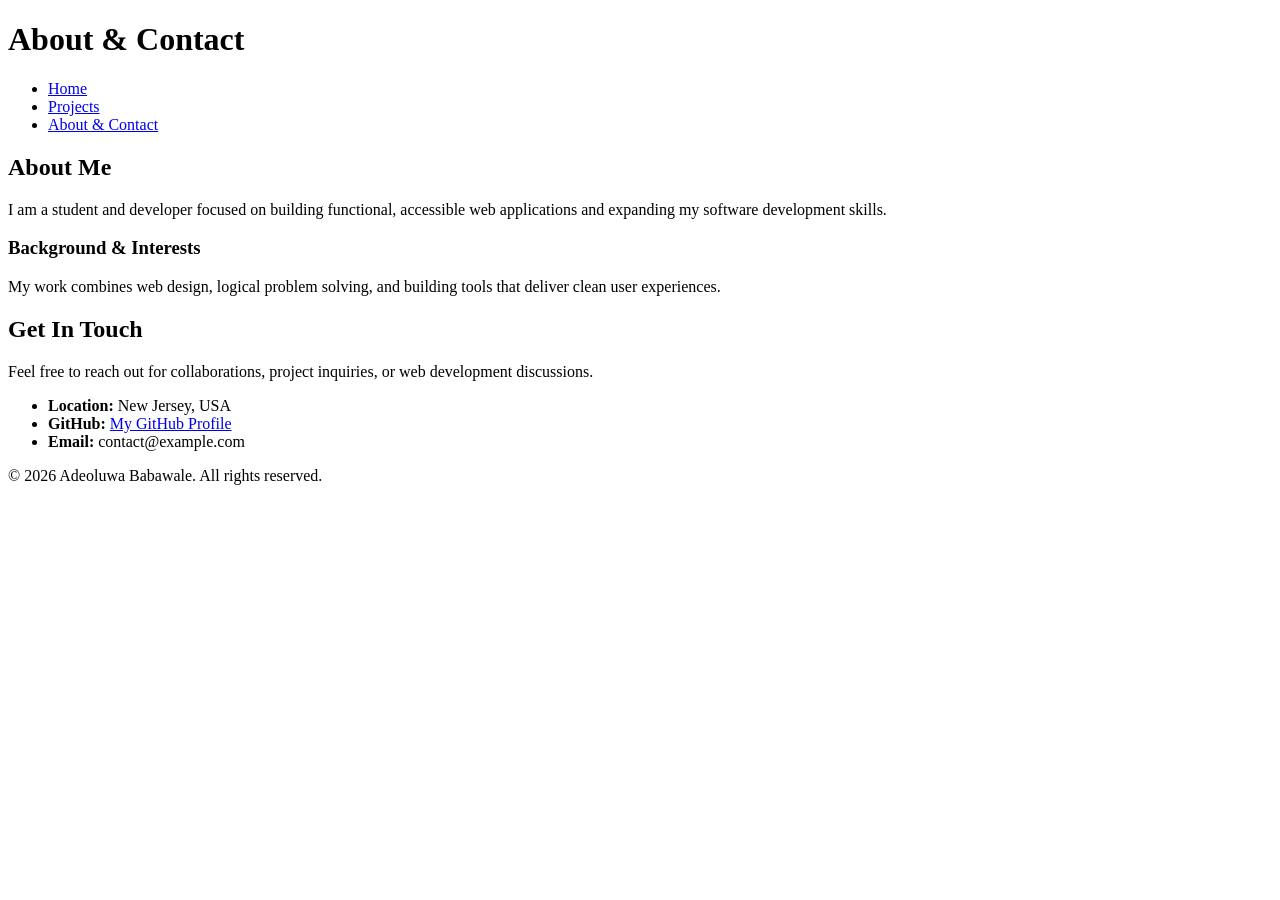
==== about.html @ 6d329587 "Add about.html with personal information and contact" ====
<!DOCTYPE html>
<html lang="en">
<head>
    <meta charset="UTF-8">
    <meta name="viewport" content="width=device-width, initial-scale=1.0">
    <title>About &amp; Contact | Adeoluwa Babawale Portfolio</title>
</head>
<body>

    <header>
        <h1>About &amp; Contact</h1>
        <nav>
            <ul>
                <li><a href="index.html">Home</a></li>
                <li><a href="projects.html">Projects</a></li>
                <li><a href="about.html">About &amp; Contact</a></li>
            </ul>
        </nav>
    </header>

    <main>
        <section id="about-me">
            <h2>About Me</h2>
            <p>I am a student and developer focused on building functional, accessible web applications and expanding my software development skills.</p>
            
            <article>
                <h3>Background &amp; Interests</h3>
                <p>My work combines web design, logical problem solving, and building tools that deliver clean user experiences.</p>
            </article>
        </section>

        <section id="contact-info">
            <h2>Get In Touch</h2>
            <p>Feel free to reach out for collaborations, project inquiries, or web development discussions.</p>
            
            <ul>
                <li><strong>Location:</strong> New Jersey, USA</li>
                <li><strong>GitHub:</strong> <a href="https://github.com" target="_blank" rel="noopener">My GitHub Profile</a></li>
                <li><strong>Email:</strong> contact@example.com</li>
            </ul>
        </section>
    </main>

    <footer>
        <p>&copy; 2026 Adeoluwa Babawale. All rights reserved.</p>
    </footer>

</body>
</html>
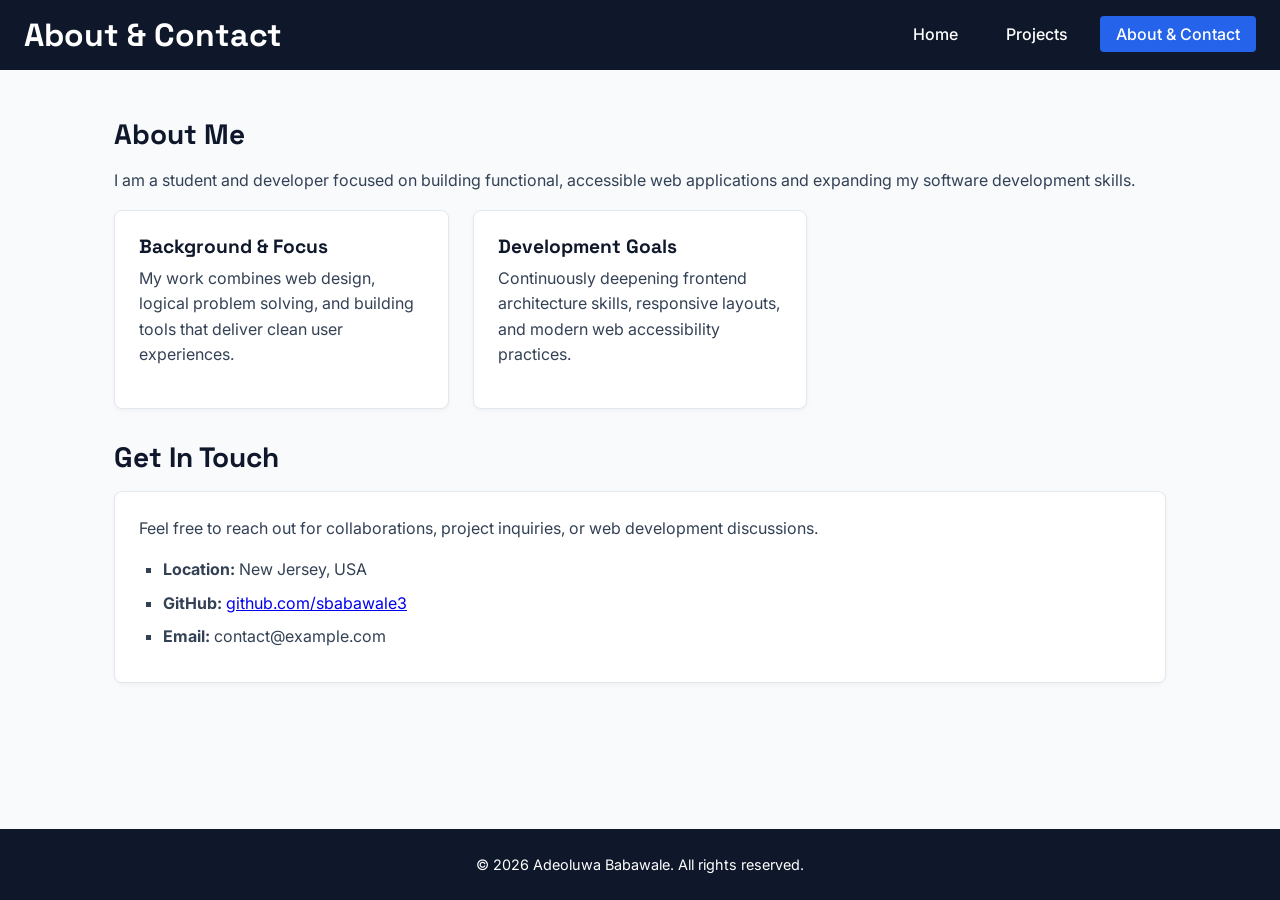
==== commit 04d68b97: "Refactor About page with new layout and contact info Updated the About page layout and added a conta" ====
--- a/about.html
+++ b/about.html
@@ -4,6 +4,10 @@
     <meta charset="UTF-8">
     <meta name="viewport" content="width=device-width, initial-scale=1.0">
     <title>About &amp; Contact | Adeoluwa Babawale Portfolio</title>
+    <link rel="preconnect" href="https://fonts.googleapis.com">
+    <link rel="preconnect" href="https://fonts.gstatic.com" crossorigin>
+    <link href="https://fonts.googleapis.com/css2?family=Inter:wght@400;500;600&family=Space+Grotesk:wght@600;700&display=swap" rel="stylesheet">
+    <link rel="stylesheet" href="style.css">
 </head>
 <body>
 
@@ -13,7 +17,7 @@
             <ul>
                 <li><a href="index.html">Home</a></li>
                 <li><a href="projects.html">Projects</a></li>
-                <li><a href="about.html">About &amp; Contact</a></li>
+                <li><a href="about.html" class="active">About &amp; Contact</a></li>
             </ul>
         </nav>
     </header>
@@ -23,21 +27,28 @@
             <h2>About Me</h2>
             <p>I am a student and developer focused on building functional, accessible web applications and expanding my software development skills.</p>
             
-            <article>
-                <h3>Background &amp; Interests</h3>
-                <p>My work combines web design, logical problem solving, and building tools that deliver clean user experiences.</p>
-            </article>
+            <div class="grid-container">
+                <article class="card">
+                    <h3>Background &amp; Focus</h3>
+                    <p>My work combines web design, logical problem solving, and building tools that deliver clean user experiences.</p>
+                </article>
+                <article class="card">
+                    <h3>Development Goals</h3>
+                    <p>Continuously deepening frontend architecture skills, responsive layouts, and modern web accessibility practices.</p>
+                </article>
+            </div>
         </section>
 
         <section id="contact-info">
             <h2>Get In Touch</h2>
-            <p>Feel free to reach out for collaborations, project inquiries, or web development discussions.</p>
-            
-            <ul>
-                <li><strong>Location:</strong> New Jersey, USA</li>
-                <li><strong>GitHub:</strong> <a href="https://github.com" target="_blank" rel="noopener">My GitHub Profile</a></li>
-                <li><strong>Email:</strong> contact@example.com</li>
-            </ul>
+            <div class="card">
+                <p>Feel free to reach out for collaborations, project inquiries, or web development discussions.</p>
+                <ul class="contact-list">
+                    <li><strong>Location:</strong> New Jersey, USA</li>
+                    <li><strong>GitHub:</strong> <a href="https://github.com/sbabawale3" target="_blank" rel="noopener">github.com/sbabawale3</a></li>
+                    <li><strong>Email:</strong> contact@example.com</li>
+                </ul>
+            </div>
         </section>
     </main>
 
--- a/style.css
+++ b/style.css
@@ -0,0 +1,193 @@
+/* ==========================================================================
+   GOOGLE FONTS & DESIGN SYSTEM SETUP
+   ========================================================================== */
+@import url('https://fonts.googleapis.com/css2?family=Inter:wght@400;500;600&family=Space+Grotesk:wght@600;700&display=swap');
+
+:root {
+    /* Color Palette */
+    --primary-navy: #0F172A;
+    --accent-blue: #2563EB;
+    --bg-light: #F8FAFC;
+    --text-slate: #334155;
+    --card-white: #FFFFFF;
+    --border-subtle: #E2E8F0;
+
+    /* 8px Base Spacing System */
+    --space-8: 8px;
+    --space-16: 16px;
+    --space-24: 24px;
+    --space-32: 32px;
+    --space-48: 48px;
+}
+
+/* ==========================================================================
+   GLOBAL & TYPE SELECTORS (Selector Type 1)
+   ========================================================================== */
+* {
+    box-sizing: border-box;
+    margin: 0;
+    padding: 0;
+}
+
+body {
+    font-family: 'Inter', sans-serif;
+    color: var(--text-slate);
+    background-color: var(--bg-light);
+    line-height: 1.6;
+    display: flex;
+    flex-direction: column;
+    min-height: 100vh;
+}
+
+h1, h2, h3 {
+    font-family: 'Space Grotesk', sans-serif;
+    color: var(--primary-navy);
+    line-height: 1.2;
+}
+
+h1 { font-size: 1.75rem; }
+h2 { font-size: 1.5rem; margin-bottom: var(--space-16); }
+h3 { font-size: 1.2rem; margin-bottom: var(--space-8); }
+
+p {
+    margin-bottom: var(--space-16);
+}
+
+main {
+    max-width: 1100px;
+    width: 100%;
+    margin: 0 auto;
+    padding: var(--space-24) var(--space-16);
+    flex: 1;
+}
+
+/* ==========================================================================
+   HEADER & NAVIGATION (Flexbox Layout)
+   ========================================================================== */
+header {
+    background-color: var(--primary-navy);
+    color: white;
+    padding: var(--space-16) var(--space-24);
+    display: flex;
+    flex-direction: column;
+    align-items: center;
+    gap: var(--space-16);
+}
+
+header h1 {
+    color: white;
+}
+
+nav ul {
+    list-style: none;
+    display: flex;
+    gap: var(--space-16);
+}
+
+nav a {
+    color: white;
+    text-decoration: none;
+    font-weight: 500;
+    padding: var(--space-8) var(--space-16);
+    border-radius: 4px;
+    transition: background-color 0.2s;
+}
+
+nav a:hover,
+nav a.active {
+    background-color: var(--accent-blue);
+}
+
+/* ==========================================================================
+   ID SELECTORS (Selector Type 2) & CONTAINER SPACING
+   ========================================================================== */
+#hero {
+    background-color: var(--card-white);
+    padding: var(--space-32);
+    border-radius: 8px;
+    border: 1px solid var(--border-subtle);
+    border-left: 6px solid var(--accent-blue);
+    margin-bottom: var(--space-32);
+}
+
+#project-list, #about-me, #contact-info {
+    margin-bottom: var(--space-32);
+}
+
+/* ==========================================================================
+   CLASS SELECTORS (Selector Type 3) & GRID LAYOUTS
+   ========================================================================== */
+/* Multi-column Grid Layout for Cards */
+.grid-container {
+    display: grid;
+    grid-template-columns: 1fr; /* Mobile Default */
+    gap: var(--space-24);
+    margin-top: var(--space-16);
+}
+
+.card {
+    background-color: var(--card-white);
+    padding: var(--space-24);
+    border-radius: 8px;
+    border: 1px solid var(--border-subtle);
+    box-shadow: 0 2px 4px rgba(0, 0, 0, 0.04);
+}
+
+.skills-list, .contact-list {
+    list-style-type: square;
+    padding-left: var(--space-24);
+}
+
+.skills-list li, .contact-list li {
+    margin-bottom: var(--space-8);
+}
+
+/* Footer Styling */
+footer {
+    background-color: var(--primary-navy);
+    color: white;
+    text-align: center;
+    padding: var(--space-24);
+    margin-top: auto;
+}
+
+footer p {
+    margin: 0;
+    font-size: 0.9rem;
+}
+
+/* ==========================================================================
+   RESPONSIVENESS & MEDIA QUERIES
+   ========================================================================== */
+
+/* Breakpoint 1: Tablet (768px and up) */
+@media (min-width: 768px) {
+    header {
+        flex-direction: row;
+        justify-content: space-between;
+    }
+
+    h1 { font-size: 2rem; }
+    h2 { font-size: 1.75rem; }
+
+    /* Switch card grid to 2 columns on tablet */
+    .grid-container {
+        grid-template-columns: repeat(2, 1fr);
+    }
+}
+
+/* Breakpoint 2: Desktop (1200px and up) */
+@media (min-width: 1200px) {
+    main {
+        padding: var(--space-48) var(--space-24);
+    }
+
+    /* Switch card grid to 3 columns on large screens */
+    .grid-container {
+        grid-template-columns: repeat(3, 1fr);
+    }
+
+    #hero {
+        padding: var(--space-48);
+    }
+}
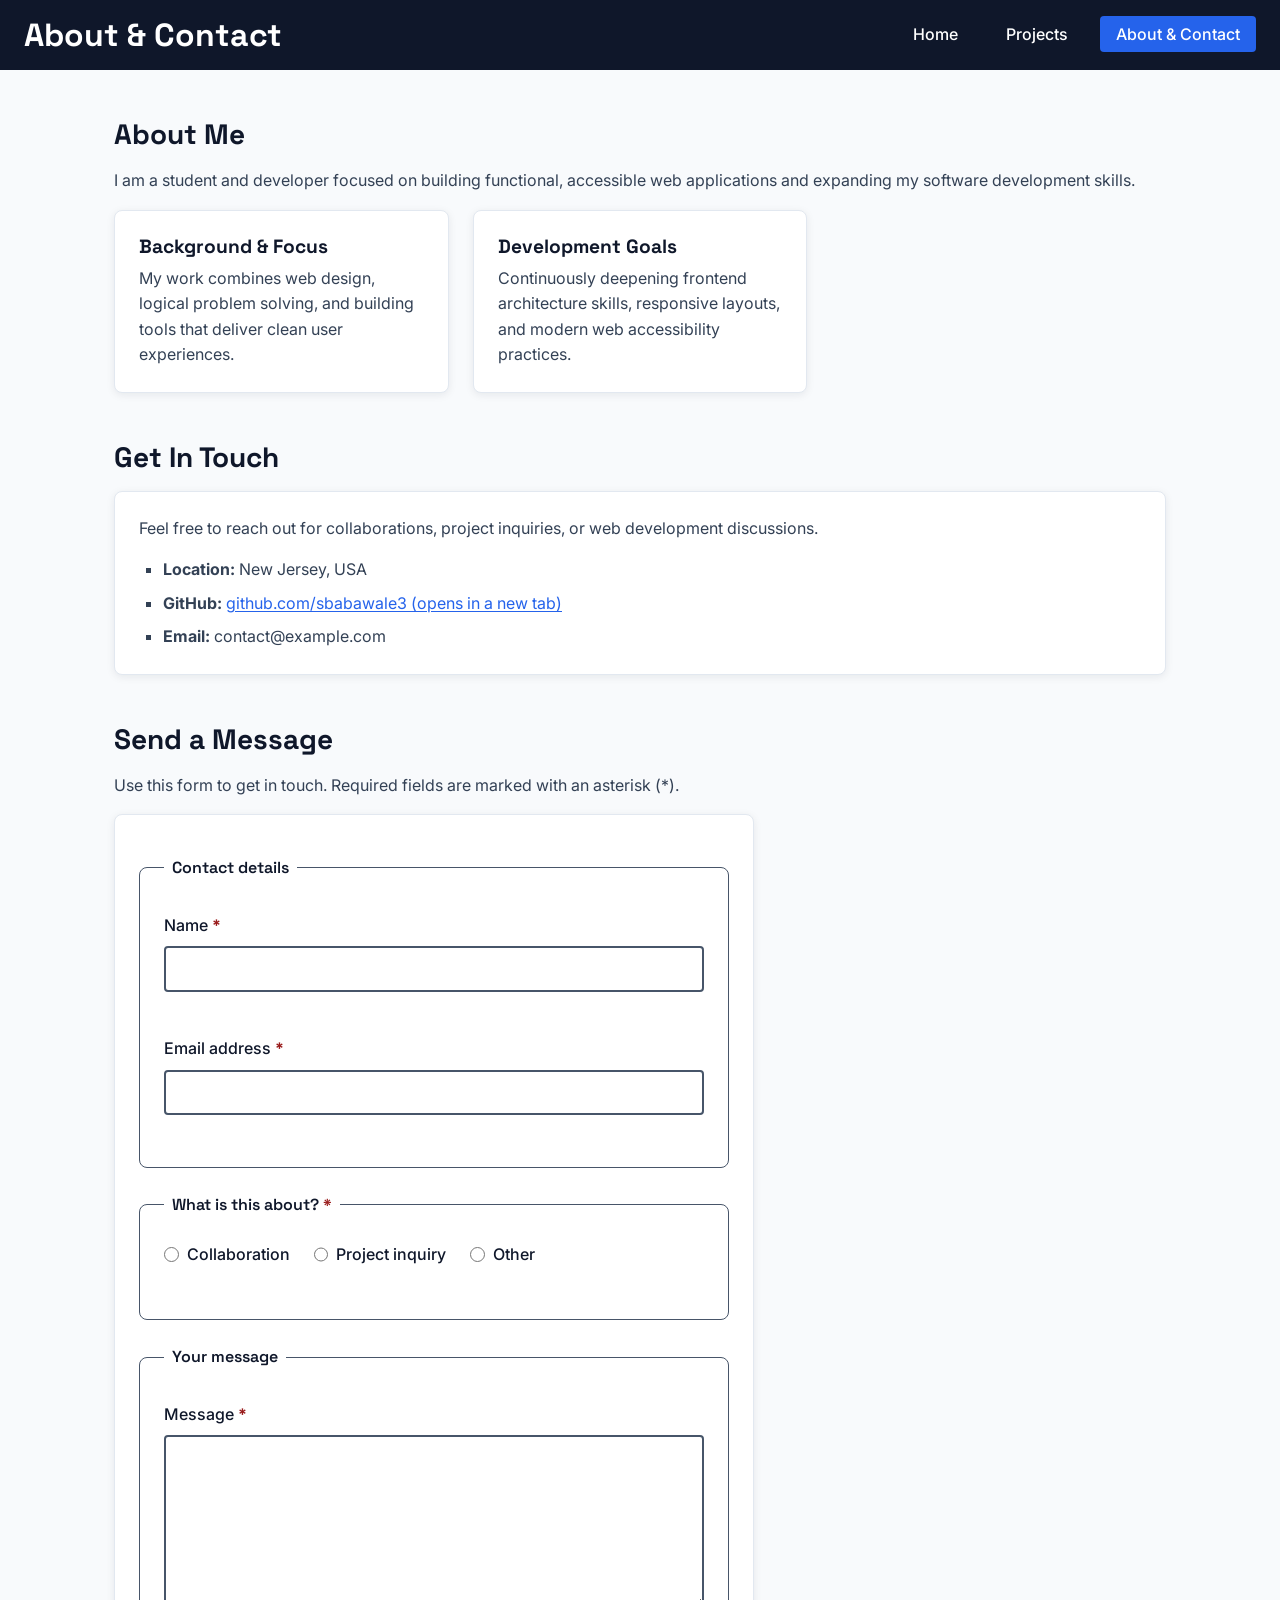
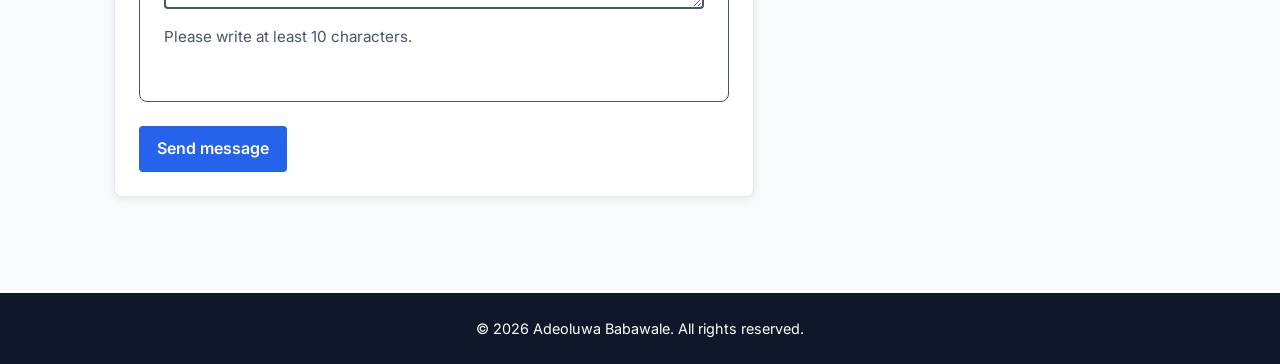
==== commit 6c0d6429: "Add Milestone 3 accessibility, Gestalt design, and contact form. Document WAVE-style fixes, a consis" ====
--- a/about.html
+++ b/about.html
@@ -10,19 +10,20 @@
     <link rel="stylesheet" href="style.css">
 </head>
 <body>
+    <a class="skip-link" href="#main">Skip to main content</a>
 
     <header>
         <h1>About &amp; Contact</h1>
-        <nav>
+        <nav aria-label="Primary">
             <ul>
                 <li><a href="index.html">Home</a></li>
                 <li><a href="projects.html">Projects</a></li>
-                <li><a href="about.html" class="active">About &amp; Contact</a></li>
+                <li><a href="about.html" class="active" aria-current="page">About &amp; Contact</a></li>
             </ul>
         </nav>
     </header>
 
-    <main>
+    <main id="main" tabindex="-1">
         <section id="about-me">
             <h2>About Me</h2>
             <p>I am a student and developer focused on building functional, accessible web applications and expanding my software development skills.</p>
@@ -45,9 +46,67 @@
                 <p>Feel free to reach out for collaborations, project inquiries, or web development discussions.</p>
                 <ul class="contact-list">
                     <li><strong>Location:</strong> New Jersey, USA</li>
-                    <li><strong>GitHub:</strong> <a href="https://github.com/sbabawale3" target="_blank" rel="noopener">github.com/sbabawale3</a></li>
+                    <li><strong>GitHub:</strong> <a href="https://github.com/sbabawale3" target="_blank" rel="noopener noreferrer">github.com/sbabawale3 (opens in a new tab)</a></li>
                     <li><strong>Email:</strong> contact@example.com</li>
                 </ul>
+            </div>
+        </section>
+
+        <section id="contact-form-section">
+            <h2>Send a Message</h2>
+            <p>Use this form to get in touch. Required fields are marked with an asterisk (*).</p>
+
+            <div class="card form-card">
+                <form id="contact-form" action="#" method="post" novalidate>
+                    <div id="form-status" class="form-status" tabindex="-1"></div>
+
+                    <fieldset>
+                        <legend>Contact details</legend>
+
+                        <div class="form-field">
+                            <label for="contact-name">Name <span class="required" aria-hidden="true">*</span></label>
+                            <input type="text" id="contact-name" name="name" autocomplete="name" required aria-required="true" aria-describedby="contact-name-error">
+                            <p id="contact-name-error" class="error-message"></p>
+                        </div>
+
+                        <div class="form-field">
+                            <label for="contact-email">Email address <span class="required" aria-hidden="true">*</span></label>
+                            <input type="email" id="contact-email" name="email" autocomplete="email" required aria-required="true" aria-describedby="contact-email-error">
+                            <p id="contact-email-error" class="error-message"></p>
+                        </div>
+                    </fieldset>
+
+                    <fieldset id="contact-topic-fieldset" aria-describedby="contact-topic-error">
+                        <legend>What is this about? <span class="required" aria-hidden="true">*</span></legend>
+                        <div class="radio-options">
+                            <div class="radio-option">
+                                <input type="radio" id="topic-collaboration" name="topic" value="collaboration" required>
+                                <label for="topic-collaboration">Collaboration</label>
+                            </div>
+                            <div class="radio-option">
+                                <input type="radio" id="topic-inquiry" name="topic" value="project-inquiry" required>
+                                <label for="topic-inquiry">Project inquiry</label>
+                            </div>
+                            <div class="radio-option">
+                                <input type="radio" id="topic-other" name="topic" value="other" required>
+                                <label for="topic-other">Other</label>
+                            </div>
+                        </div>
+                        <p id="contact-topic-error" class="error-message"></p>
+                    </fieldset>
+
+                    <fieldset>
+                        <legend>Your message</legend>
+                        <div class="form-field">
+                            <label for="contact-message">Message <span class="required" aria-hidden="true">*</span></label>
+                            <textarea id="contact-message" name="message" rows="6" required aria-required="true" aria-describedby="contact-message-hint contact-message-error"></textarea>
+                            <p id="contact-message-hint" class="hint">Please write at least 10 characters.</p>
+                            <p id="contact-message-error" class="error-message"></p>
+                        </div>
+                    </fieldset>
+
+                    <button type="submit">Send message</button>
+                </form>
             </div>
         </section>
     </main>
@@ -56,5 +115,6 @@
         <p>&copy; 2026 Adeoluwa Babawale. All rights reserved.</p>
     </footer>
 
+    <script src="script.js"></script>
 </body>
 </html>
--- a/style.css
+++ b/style.css
@@ -4,13 +4,18 @@
 @import url('https://fonts.googleapis.com/css2?family=Inter:wght@400;500;600&family=Space+Grotesk:wght@600;700&display=swap');
 
 :root {
-    /* Color Palette */
+    /* Color Palette — used consistently on Home, Projects, and About & Contact */
     --primary-navy: #0F172A;
     --accent-blue: #2563EB;
+    --accent-blue-dark: #1E40AF;
     --bg-light: #F8FAFC;
     --text-slate: #334155;
     --card-white: #FFFFFF;
     --border-subtle: #E2E8F0;
+    --input-border: #475569;
+    --error-text: #991B1B;
+    --success-text: #166534;
+    --focus-on-dark: #93C5FD;
 
     /* 8px Base Spacing System */
     --space-8: 8px;
@@ -61,6 +66,69 @@
     flex: 1;
 }
 
+main:focus {
+    outline: none;
+}
+
+main:focus-visible {
+    outline: none;
+}
+
+/* In-content links use color AND underline (not color alone) */
+main a {
+    color: var(--accent-blue);
+    text-decoration: underline;
+    text-underline-offset: 2px;
+}
+
+main a:hover,
+main a:focus-visible {
+    color: var(--accent-blue-dark);
+}
+
+/* ==========================================================================
+   SKIP LINK & FOCUS STYLES
+   ========================================================================== */
+.skip-link {
+    position: absolute;
+    left: var(--space-16);
+    top: -100px;
+    z-index: 1000;
+    background-color: var(--accent-blue);
+    color: #FFFFFF;
+    padding: var(--space-8) var(--space-16);
+    border-radius: 4px;
+    text-decoration: none;
+    font-weight: 600;
+}
+
+.skip-link:focus {
+    top: var(--space-8);
+}
+
+:focus-visible {
+    outline: 3px solid var(--accent-blue);
+    outline-offset: 3px;
+}
+
+header :focus-visible,
+footer :focus-visible,
+.skip-link:focus-visible {
+    outline-color: var(--focus-on-dark);
+}
+
+.visually-hidden {
+    position: absolute;
+    width: 1px;
+    height: 1px;
+    padding: 0;
+    margin: -1px;
+    overflow: hidden;
+    clip: rect(0, 0, 0, 0);
+    white-space: nowrap;
+    border: 0;
+}
+
 /* ==========================================================================
    HEADER & NAVIGATION (Flexbox Layout)
    ========================================================================== */
@@ -94,7 +162,8 @@
 }
 
 nav a:hover,
-nav a.active {
+nav a.active,
+nav a[aria-current="page"] {
     background-color: var(--accent-blue);
 }
 
@@ -110,14 +179,24 @@
     margin-bottom: var(--space-32);
 }
 
-#project-list, #about-me, #contact-info {
-    margin-bottom: var(--space-32);
+/* Gestalt — Proximity: related content in a section sits closer together
+   than the space that separates one section from the next. */
+#project-list,
+#about-me,
+#contact-info,
+#contact-form-section,
+#featured,
+#highlights,
+#practice-defects {
+    margin-bottom: var(--space-48);
 }
 
 /* ==========================================================================
    CLASS SELECTORS (Selector Type 3) & GRID LAYOUTS
    ========================================================================== */
 /* Multi-column Grid Layout for Cards */
+/* Gestalt — Proximity: cards in a group share a tighter gap (24px) than
+   the 48px margin that separates the group from neighboring sections. */
 .grid-container {
     display: grid;
     grid-template-columns: 1fr; /* Mobile Default */
@@ -125,12 +204,23 @@
     margin-top: var(--space-16);
 }
 
+/* Gestalt — Common Region: a shared white background, border, radius,
+   and shadow enclose related content so it reads as one unit. */
 .card {
     background-color: var(--card-white);
     padding: var(--space-24);
     border-radius: 8px;
     border: 1px solid var(--border-subtle);
-    box-shadow: 0 2px 4px rgba(0, 0, 0, 0.04);
+    box-shadow: 0 2px 8px rgba(15, 23, 42, 0.08);
+}
+
+/* Inside a card, heading and body sit close together (proximity). */
+.card h3 {
+    margin-bottom: var(--space-8);
+}
+
+.card p:last-child {
+    margin-bottom: 0;
 }
 
 .skills-list, .contact-list {
@@ -140,6 +230,172 @@
 
 .skills-list li, .contact-list li {
     margin-bottom: var(--space-8);
+}
+
+.skills-list li:last-child,
+.contact-list li:last-child {
+    margin-bottom: 0;
+}
+
+/* ==========================================================================
+   ACCESSIBLE CONTACT FORM
+   ========================================================================== */
+.form-card {
+    max-width: 640px;
+}
+
+form fieldset {
+    border: 1px solid var(--input-border);
+    border-radius: 8px;
+    padding: var(--space-16) var(--space-24) var(--space-24);
+    margin: 0 0 var(--space-24);
+}
+
+form legend {
+    font-family: 'Space Grotesk', sans-serif;
+    font-weight: 600;
+    color: var(--primary-navy);
+    padding: 0 var(--space-8);
+}
+
+.form-field {
+    margin-top: var(--space-16);
+}
+
+.form-field label,
+.radio-option label {
+    display: block;
+    font-weight: 500;
+    color: var(--primary-navy);
+    margin-bottom: var(--space-8);
+}
+
+.required {
+    color: var(--error-text);
+    font-weight: 700;
+}
+
+.form-field input[type="text"],
+.form-field input[type="email"],
+.form-field textarea,
+#practice-unlabeled {
+    width: 100%;
+    max-width: 100%;
+    font: inherit;
+    color: var(--primary-navy);
+    background-color: var(--card-white);
+    border: 2px solid var(--input-border);
+    border-radius: 4px;
+    padding: var(--space-8) var(--space-16);
+}
+
+#practice-unlabeled {
+    display: block;
+    width: 100%;
+    max-width: 20rem;
+    margin-left: 0;
+    margin-top: var(--space-8);
+}
+
+.form-field textarea {
+    resize: vertical;
+    min-height: 8rem;
+}
+
+.form-field input[aria-invalid="true"],
+.form-field textarea[aria-invalid="true"],
+fieldset[aria-invalid="true"] {
+    border-color: var(--error-text);
+}
+
+.hint {
+    margin: var(--space-8) 0 0;
+    color: var(--input-border);
+    font-size: 0.95rem;
+}
+
+.error-message {
+    margin: var(--space-8) 0 0;
+    color: var(--error-text);
+    font-weight: 600;
+    min-height: 1.25em;
+}
+
+.error-message:not(:empty) {
+    border-left: 4px solid var(--error-text);
+    padding-left: var(--space-8);
+}
+
+.radio-options {
+    display: flex;
+    flex-wrap: wrap;
+    gap: var(--space-16) var(--space-24);
+    margin-top: var(--space-8);
+}
+
+.radio-option {
+    display: flex;
+    align-items: center;
+    gap: var(--space-8);
+}
+
+.radio-option label {
+    margin: 0;
+    font-weight: 500;
+}
+
+.radio-option input[type="radio"] {
+    width: 1.1em;
+    height: 1.1em;
+    accent-color: var(--accent-blue);
+    flex-shrink: 0;
+}
+
+/* Gestalt — Similarity: the submit button shares the accent-blue
+   background, white text, and rounded corners used by navigation links,
+   so primary actions look like the same kind of interactive control. */
+button[type="submit"] {
+    font: inherit;
+    font-weight: 600;
+    color: #FFFFFF;
+    background-color: var(--accent-blue);
+    border: 2px solid var(--accent-blue);
+    border-radius: 4px;
+    padding: var(--space-8) var(--space-16);
+    cursor: pointer;
+}
+
+button[type="submit"]:hover,
+button[type="submit"]:focus-visible {
+    background-color: var(--accent-blue-dark);
+    border-color: var(--accent-blue-dark);
+}
+
+.form-status {
+    margin-bottom: var(--space-16);
+}
+
+.form-status:not(:empty) {
+    padding: var(--space-16);
+    border-radius: 4px;
+    font-weight: 600;
+}
+
+.form-status.is-error {
+    color: var(--error-text);
+    background-color: #FEF2F2;
+    border: 2px solid var(--error-text);
+}
+
+.form-status.is-success {
+    color: var(--success-text);
+    background-color: #F0FDF4;
+    border: 2px solid var(--success-text);
+}
+
+.form-status:focus {
+    outline: 3px solid var(--accent-blue);
+    outline-offset: 3px;
 }
 
 /* Footer Styling */
